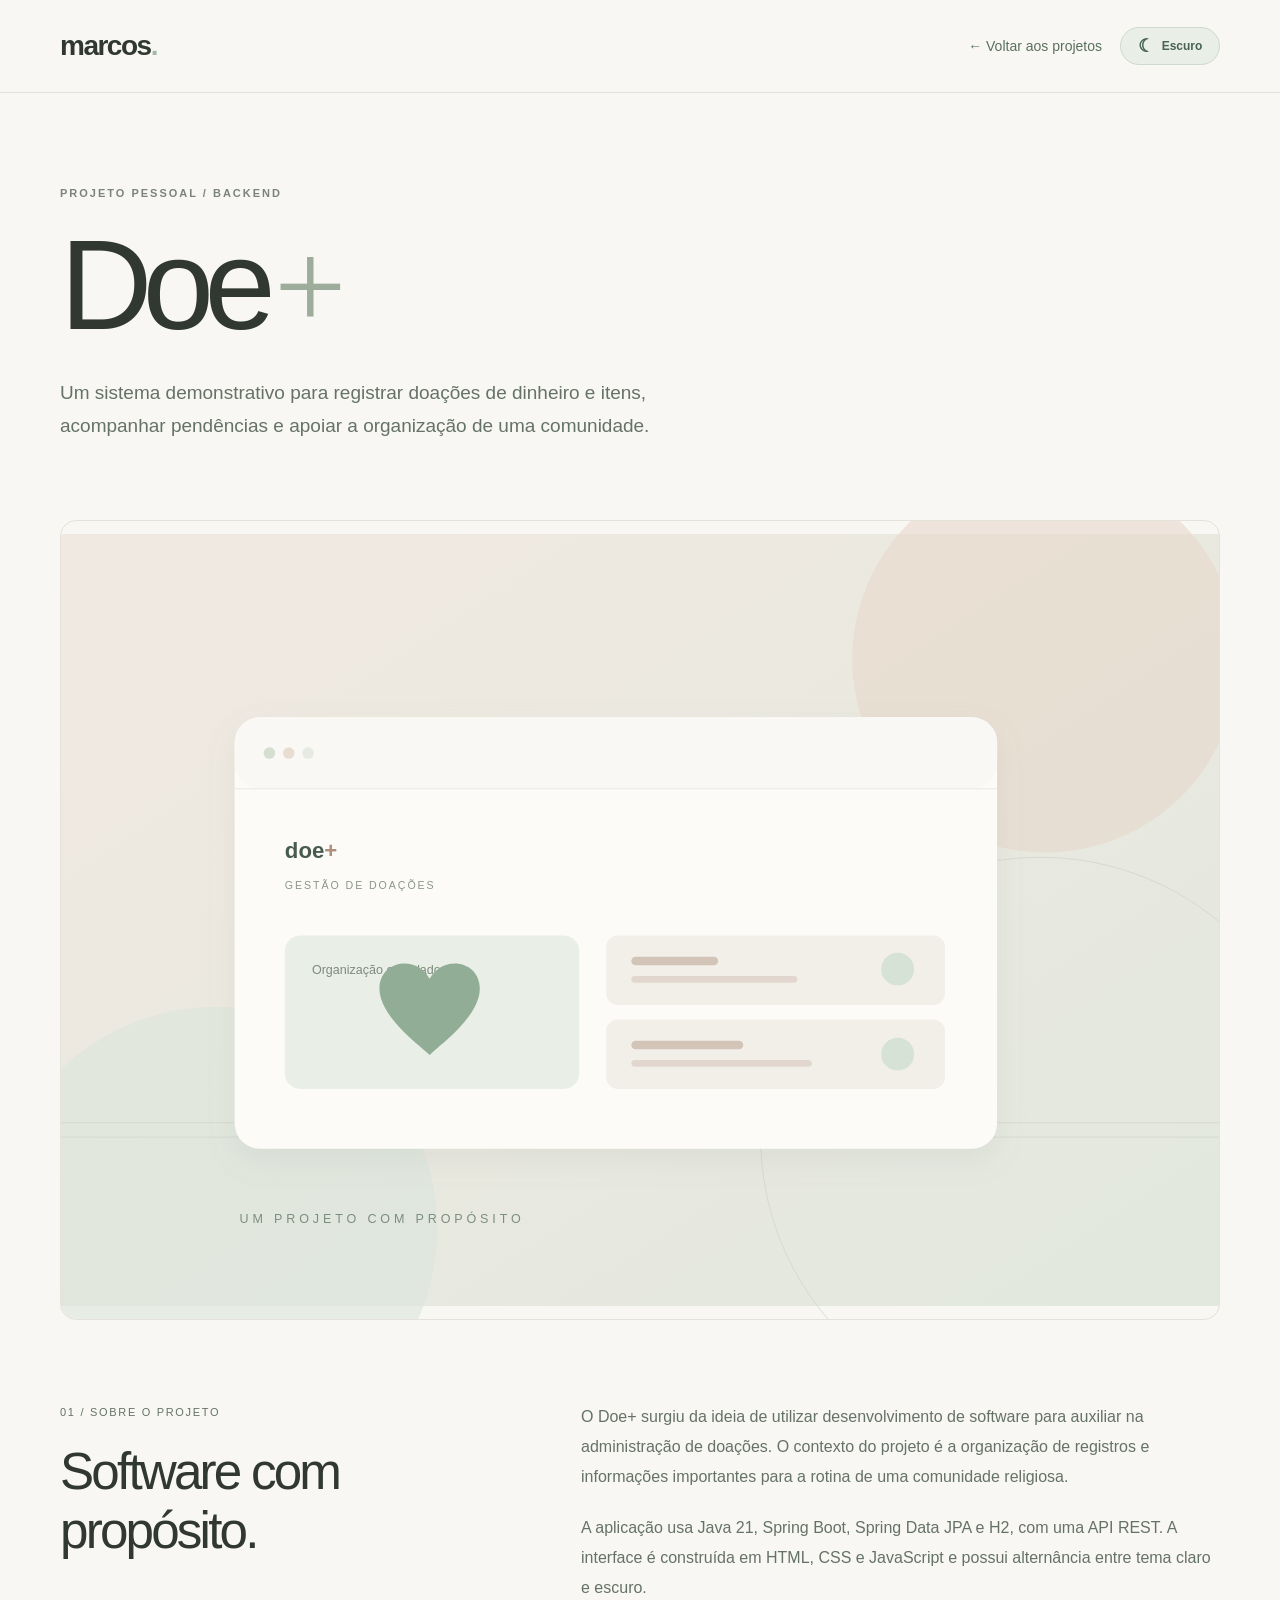
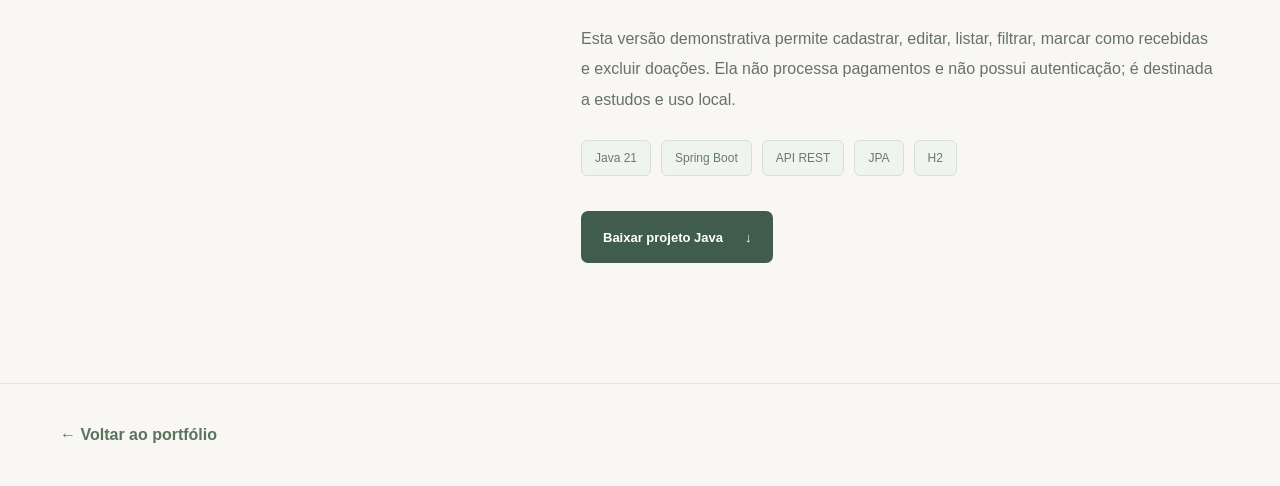
==== projetos/doe-mais.html @ 58b36d83 "Add files via upload" ====
<!doctype html>
<html lang="pt-BR"><head><meta charset="UTF-8"><meta name="viewport" content="width=device-width, initial-scale=1"><meta name="theme-color" content="#f8f7f3"><meta name="description" content="Doe+ — projeto de gestão de doações com Java e Spring Boot. Portfólio de Marcos Santos."><title>Doe+ — Marcos Santos</title><link rel="icon" type="image/svg+xml" href="../assets/favicon.svg"><script>try { document.documentElement.dataset.theme = localStorage.getItem('portfolio-theme') === 'dark' ? 'dark' : 'light'; } catch { document.documentElement.dataset.theme = 'light'; }</script><link rel="stylesheet" href="../styles.css">
<style>
.detail-header { padding: 27px 0; border-bottom: 1px solid #e0e4dc; }
.detail-nav { display:flex; justify-content:space-between; align-items:center; }
.detail-back { font-size:14px; color:#5a705e; }
.detail-hero { padding-block:94px 58px; }
.detail-hero h1 { font-size:clamp(66px,10vw,130px); letter-spacing:-.075em; font-weight:500; line-height:1; margin:20px 0 26px; }
.detail-hero h1 em { color:#9eac9b; }
.detail-intro { max-width:690px; color:#657268; font-size:19px; line-height:1.75; }
.detail-cover { width:100%; border-radius:16px; display:block; border:1px solid #e4e2da; }
.detail-content { padding-block:82px 120px; display:grid; grid-template-columns: .8fr 1.2fr; gap:95px; }
.detail-content h2 { font-size:clamp(34px,4vw,53px); font-weight:500; letter-spacing:-.055em; margin:10px 0 22px; }
.detail-content p { color:#657268; line-height:1.9; margin:0 0 20px; }
.detail-kicker { font-size:11px; letter-spacing:1.7px; color:#8b9a8d; }
.detail-tech { display:flex; flex-wrap:wrap; gap:10px; margin:25px 0 35px; }
.detail-tech span { background:#f0f4ef; border:1px solid #d8e0d6; color:#667c6a; font-size:12px; padding:10px 13px; border-radius:6px; }
.detail-foot { padding:42px 0; border-top:1px solid #e0e4dc; }
.detail-foot a { font-weight:600; color:#59735f; }
@media(max-width:760px) { .detail-hero { padding-block:65px 35px; } .detail-content { grid-template-columns:1fr; gap:12px; padding-block:65px; } .detail-intro { font-size:16px; } }
</style></head>
<body>
<header class="detail-header"><div class="container detail-nav"><a class="wordmark" href="../index.html#inicio">marcos<span>.</span></a><div class="detail-back-wrap"><a class="detail-back" href="../index.html#pessoais">← Voltar aos projetos</a><button type="button" class="theme-toggle" id="themeToggle" aria-label="Ativar tema escuro" aria-pressed="false"><span id="themeGlyph" aria-hidden="true">☾</span><span id="themeText">Escuro</span></button></div></div></header>
<main>
<section class="container detail-hero"><p class="section-index">PROJETO PESSOAL / BACKEND</p><h1>Doe<em>+</em></h1><p class="detail-intro">Um sistema demonstrativo para registrar doações de dinheiro e itens, acompanhar pendências e apoiar a organização de uma comunidade.</p></section>
<section class="container"><img class="detail-cover" src="../assets/doeplus-cover.svg" alt="Ilustração conceitual do projeto Doe+, com cartões de organização e um coração" width="1200" height="800"></section>
<section class="container detail-content"><div><p class="detail-kicker">01 / SOBRE O PROJETO</p><h2>Software com<br>propósito.</h2></div><div><p>O Doe+ surgiu da ideia de utilizar desenvolvimento de software para auxiliar na administração de doações. O contexto do projeto é a organização de registros e informações importantes para a rotina de uma comunidade religiosa.</p><p>A aplicação usa Java 21, Spring Boot, Spring Data JPA e H2, com uma API REST. A interface é construída em HTML, CSS e JavaScript e possui alternância entre tema claro e escuro.</p><p>Esta versão demonstrativa permite cadastrar, editar, listar, filtrar, marcar como recebidas e excluir doações. Ela não processa pagamentos e não possui autenticação; é destinada a estudos e uso local.</p><div class="detail-tech"><span>Java 21</span><span>Spring Boot</span><span>API REST</span><span>JPA</span><span>H2</span></div><a class="button button-primary" href="../downloads/doeplus-java.zip" download>Baixar projeto Java <span aria-hidden="true">↓</span></a></div></section>
</main><footer class="detail-foot"><div class="container"><a href="../index.html#pessoais">← Voltar ao portfólio</a></div></footer>
<script src="../theme.js" defer></script></body></html>
---- styles.css ----
:root {
  --paper: #f8f7f3;
  --paper-dark: #f1f1eb;
  --ink: #303831;
  --ink-soft: #556058;
  --muted: #7b847c;
  --line: #dddfd7;
  --sage: #dfe9df;
  --sage-deep: #486354;
  --rose: #eee4df;
  --sand: #f0ece4;
  --sky: #e5eae9;
  --radius: 18px;
  --container: 1160px;
}
*, *::before, *::after { box-sizing: border-box; }
html { scroll-behavior: smooth; scroll-padding-top: 96px; }
body { margin: 0; color: var(--ink); background: var(--paper); font-family: "Segoe UI", "Inter", Arial, sans-serif; font-size: 16px; -webkit-font-smoothing: antialiased; }
a { color: inherit; text-decoration: none; }
button { font: inherit; }
img { display: block; max-width: 100%; }
::selection { background: #d5e4d4; color: #25382a; }
:focus-visible { outline: 3px solid #759281; outline-offset: 4px; }
.container { width: min(calc(100% - 96px), var(--container)); margin-inline: auto; }
.skip-link { position: absolute; z-index: 100; top: -80px; left: 16px; padding: 12px 20px; background: var(--ink); color: white; border-radius: 12px; }
.skip-link:focus { top: 12px; }
.site-header { position: sticky; z-index: 20; top: 0; border-bottom: 1px solid rgba(65,77,66,.10); background: rgba(248,247,243,.91); backdrop-filter: blur(14px); -webkit-backdrop-filter: blur(14px); }
.header-content { height: 82px; display: flex; align-items: center; justify-content: space-between; gap: 24px; }
.wordmark { font-size: 28px; letter-spacing: -1.5px; font-weight: 710; }
.wordmark span, .footer-brand span { color: #a3b8a6; }
.main-nav { display: flex; align-items: center; gap: 36px; }
.main-nav a, .header-social { font-size: 13px; font-weight: 600; color: #5b655c; transition: color .2s ease; }
.main-nav a:hover, .header-social:hover { color: #222b24; }
.header-social { border: 1px solid #cfd5cc; padding: 10px 17px; border-radius: 30px; white-space: nowrap; }
.header-social span { margin-left: 8px; }
.hero { min-height: 762px; display: grid; grid-template-columns: minmax(0,1.18fr) minmax(300px,.77fr); grid-template-rows: 1fr auto; align-items: center; column-gap: clamp(64px,9vw,130px); padding-top: 74px; padding-bottom: 49px; }
.hero-main { padding-bottom: 28px; }
.eyebrow, .section-index, .profile-caption, .meta-label, .meta-number, .empty-number { font-size: 11px; letter-spacing: 2px; font-weight: 700; color: var(--muted); }
.eyebrow { display: flex; align-items: center; gap: 12px; margin: 0 0 73px; white-space: nowrap; }
.soft-dot { width: 8px; height: 8px; border-radius: 50%; background: #a9bcae; }
.eyebrow-line { display: block; width: 26px; height: 1px; background: #b7c0b5; }
.hello { margin: 0 0 17px; color: #69746a; font-size: 18px; }
h1,h2,h3,p { overflow-wrap: break-word; }
h1 { font-size: clamp(76px, 8.2vw, 128px); line-height: .98; letter-spacing: -.083em; font-weight: 540; margin: 0 0 35px; }
h1 em, .about-section h2 em, .contact-section h2 em { font-family: Georgia, 'Times New Roman', serif; font-weight: 400; letter-spacing: -.065em; }
.hero-period { color: #a6bba9; }
.hero-description { max-width: 475px; margin: 0; color: var(--ink-soft); font-size: 17px; line-height: 1.8; }
.hero-actions, .project-links, .contact-actions { display: flex; flex-wrap: wrap; align-items: center; gap: 30px; margin-top: 33px; }
.button { display: inline-flex; align-items: center; justify-content: center; gap: 22px; min-height: 52px; padding: 13px 22px; border-radius: 7px; font-size: 13px; font-weight: 650; transition: background .2s ease, transform .2s ease; }
.button:hover { transform: translateY(-2px); }
.button-primary { background: #405c4c; color: #fff; }
.button-primary:hover { background: #304738; }
.text-link { color: #4f5e53; font-size: 13px; font-weight: 650; border-bottom: 1px solid #acbaae; padding-bottom: 5px; transition: color .2s ease; }
.text-link:hover { color: #1f3626; }
.profile-panel { align-self: center; padding: 27px 32px 0; margin-top: 10px; border-radius: 15px; background: linear-gradient(155deg, #e7ede5, #e9ece6 56%, #f0ece6); box-shadow: 0 15px 40px rgba(41,55,43,.025); border: 1px solid #e0e5df; }
.profile-top { display: flex; align-items: center; justify-content: space-between; gap: 12px; margin-bottom: 55px; }
.profile-icon { font-family: Georgia,serif; font-style: italic; display: grid; place-items: center; width: 49px; height: 49px; border: 1px solid #c4d0c2; border-radius: 50%; font-size: 26px; color: #536858; }
.status { display: inline-flex; align-items: center; gap: 8px; background: rgba(255,255,255,.48); border: 1px solid #d7e0d5; padding: 8px 10px; border-radius: 40px; font-size: 11px; font-weight: 600; color: #54705d; white-space: nowrap; }
.status-dot { width: 7px; height: 7px; border-radius: 50%; background: #7ca187; }
.profile-caption { margin: 0 0 14px; font-size: 10px; }
.profile-facts { margin: 0; }
.profile-facts div { padding: 17px 0; border-bottom: 1px solid rgba(92,109,94,.16); }
.profile-facts dt { color: #748377; font-size: 12px; margin-bottom: 5px; }
.profile-facts dd { margin: 0; font-size: 14px; line-height: 1.45; color: #334637; font-weight: 600; }
.profile-bottom { margin: 0 -32px; padding: 20px 32px; color: #748777; display: flex; justify-content: space-between; align-items: center; font-size: 11px; letter-spacing: .25px; }
.profile-bottom span:last-child { font-size: 23px; font-weight: 400; }
.scroll-hint { grid-column: 1 / -1; align-self: end; font-size: 12px; font-weight: 550; letter-spacing: .2px; color: #78847c; display: inline-flex; width: max-content; align-items: center; gap: 12px; }
.scroll-hint span { font-size: 20px; }
.soft-divider { height: 1px; width: min(calc(100% - 96px), var(--container)); margin: auto; background: var(--line); }
.section-pad { padding-block: 126px 132px; }
.projects-section { background: #f8f7f3; }
.section-heading { display: flex; align-items: end; justify-content: space-between; gap: 40px; margin-bottom: 53px; }
.section-index { margin: 0 0 22px; }
.section-heading h2 { font-size: clamp(53px, 6.4vw, 90px); font-weight: 500; letter-spacing: -.065em; line-height: 1; margin: 0; }
.muted-period { color: #a8bba8; }
.section-heading>p { color: #69736c; max-width: 355px; line-height: 1.8; font-size: 14px; margin: 0 0 6px; }
.project-tabs { display: flex; align-items: stretch; gap: 10px; border-bottom: 1px solid #daddd5; margin-bottom: 32px; overflow-x: auto; scrollbar-width: thin; }
.project-tab { position: relative; border: none; background: transparent; color: #899188; padding: 16px 18px 20px; font-size: 14px; white-space: nowrap; font-weight: 600; cursor: pointer; transition: color .2s ease; }
.project-tab:first-child { padding-left: 0; }
.project-tab:hover { color: #4d5e51; }
.project-tab[aria-selected="true"] { color: #354c3c; }
.project-tab[aria-selected="true"]::after { position: absolute; content: ''; height: 2px; background: #597860; left: 0; right: 0; bottom: -1px; }
.tab-count { font-size: 10px; margin-left: 8px; color: #a6b0a6; }
.tab-panel[hidden] { display: none !important; }
.tab-panel:focus { outline-offset: -2px; }
.project-feature { border: 1px solid #e2e3dd; border-radius: 13px; overflow: hidden; display: grid; grid-template-columns: 49% 51%; background: #fdfcf9; box-shadow: 0 8px 30px rgba(50,60,53,.025); }
.project-art { min-width: 0; background: #e4eae5; display: flex; position: relative; }
.project-art::before { position: absolute; content: "SW4N / 2026"; z-index: 1; top: 30px; left: 30px; font-size: 10px; font-weight: 700; letter-spacing: 2px; color: #526b59; }
.project-art::after { position: absolute; content: "EARTH · MOON · MARS"; z-index: 1; bottom: 28px; left: 30px; font-size: 10px; letter-spacing: 1.7px; color: #627e6c; }
.project-art img { width: 100%; height: 100%; min-height: 540px; object-fit: cover; }
.project-copy { padding: 34px clamp(28px,4vw,60px) 32px; }
.project-meta { display: flex; align-items: start; justify-content: space-between; gap: 15px; }
.meta-label,.meta-number { font-size: 10px; letter-spacing: 1.35px; }
.project-kicker { font-size: 12px; color: #7b8d7f; margin: 52px 0 13px; }
.project-copy h3 { margin: 0 0 20px; font-weight: 500; font-size: clamp(39px,4vw,58px); line-height: 1.07; letter-spacing: -.065em; }
.project-dash { color: #9cae9d; }
.project-description, .project-role { color: #667067; line-height: 1.8; font-size: 14px; margin: 0 0 20px; }
.project-role strong { color: #394e3e; }
.tech-list { display: flex; flex-wrap: wrap; gap: 8px; margin: 29px 0 0; }
.tech-list span, .skill-row span { border: 1px solid #d8e0d6; background: #f0f4ef; color: #63776a; font-size: 11px; font-weight: 600; padding: 8px 11px; border-radius: 6px; }
.project-links { gap: 24px; margin-top: 35px; }
.project-links .button { min-height: 46px; }
.project-details { border-top: 1px solid #e6e8e1; margin-top: 30px; padding-top: 19px; }
.project-details summary { cursor: pointer; display: flex; align-items: center; justify-content: space-between; list-style: none; font-size: 13px; font-weight: 600; color: #5c6c60; }
.project-details summary::-webkit-details-marker { display: none; }
.project-details summary span { font-size: 21px; line-height: .8; font-weight: 400; }
.project-details[open] summary span { transform: rotate(45deg); }
.project-details p { margin: 15px 0 0; color: #6b776d; font-size: 13px; line-height: 1.8; }
.small-note { margin: 18px 3px 0; color: #879088; font-size: 11px; display: flex; gap: 8px; align-items: baseline; }
.small-note>span { color: #8ba38d; }
.empty-project { min-height: 480px; padding: 34px 45px 55px; border: 1px solid #e0e3dc; border-radius: 13px; background: linear-gradient(125deg,#f0f3ee,#f6f2ed); position: relative; display: flex; align-items: center; justify-content: center; flex-direction: column; text-align: center; }
.empty-number { align-self: flex-start; position: absolute; top: 35px; left: 40px; font-size: 10px; }
.empty-graphic { display: flex; gap: 10px; margin-bottom: 38px; transform: rotate(-12deg); }
.empty-graphic span { display: block; width: 52px; height: 70px; background: #dbe6dc; border: 1px solid #c5d3c7; border-radius: 12px; }
.empty-graphic span:nth-child(2) { background: #eee6dd; transform: translateY(-15px); }
.empty-graphic span:nth-child(3) { background: #e4e9ea; transform: translateY(8px); }
.graphic-academic { transform: rotate(12deg); }
.empty-project h3 { font-size: 32px; font-weight: 500; letter-spacing: -.05em; margin: 0 0 14px; }
.empty-project p { max-width: 400px; font-size: 14px; color: #69736c; line-height: 1.8; margin: 0; }
.empty-status { padding: 9px 15px; border: 1px solid #d1d9cf; border-radius: 100px; font-size: 11px; color: #7c8e7c; margin-top: 28px; }
.about-section { background: #eff1eb; }
.about-grid { display: grid; grid-template-columns: 1fr 1fr; gap: 110px; align-items: start; }
.about-section h2 { font-size: clamp(46px,5.6vw,77px); letter-spacing: -.067em; line-height: 1.1; font-weight: 500; margin: 0; }
.about-text { padding-top: 60px; }
.about-text p { font-size: 16px; color: #657267; line-height: 1.95; margin: 0 0 19px; }
.about-text strong { color: #354b3a; font-weight: 600; }
.skill-row { display: flex; flex-wrap: wrap; gap: 8px; margin-top: 28px; }
.skill-row span { background: #e6ede4; }
.contact-section { background: #f7f4ef; text-align: center; }
.contact-content { display: flex; flex-direction: column; align-items: center; }
.contact-section h2 { margin: 0 0 18px; font-size: clamp(46px,6.8vw,91px); letter-spacing: -.065em; line-height: 1.13; font-weight: 500; }
.contact-section .section-index { margin-bottom: 35px; }
.contact-section p:not(.section-index) { max-width: 470px; color: #6b756d; line-height: 1.8; margin: 0; font-size: 15px; }
.contact-actions { margin-top: 35px; justify-content: center; }
.site-footer { border-top: 1px solid #e2e5dd; background: #f8f7f3; }
.footer-inner { min-height: 112px; display: flex; align-items: center; gap: 30px; color: #848d83; font-size: 11px; }
.footer-brand { color: #354637; font-size: 21px; letter-spacing: -.8px; font-weight: 700; margin-right: 25px; }
.footer-inner a { margin-left: auto; color: #59745e; font-weight: 650; white-space: nowrap; }
.copyright { white-space: nowrap; }
@media(max-width:1050px) { .hero { grid-template-columns: 1.05fr .95fr; column-gap: 42px; min-height: 690px; } .hero h1 { font-size: clamp(75px,9vw,104px); } .profile-panel { padding-inline: 24px; } .profile-bottom { margin-inline: -24px; padding-inline: 24px; } .project-feature { grid-template-columns: 45% 55%; } .project-art img { min-height: 590px; } .about-grid { gap: 50px; } }
@media(max-width:760px) { .container { width: min(calc(100% - 40px),var(--container)); } .header-content { height: 70px; } .main-nav { gap: 16px; } .main-nav a { font-size: 12px; } .header-social { display: none; } .hero { min-height: 0; display: flex; flex-direction: column; align-items: stretch; padding-top: 83px; padding-bottom: 37px; } .hero-main { padding-bottom: 0; } .eyebrow { margin-bottom: 57px; } h1 { font-size: clamp(75px,12vw,108px); } .hero-description { font-size: 16px; } .profile-panel { margin: 65px 0 45px; max-width: 540px; width: 100%; align-self: center; } .profile-top { margin-bottom: 28px; } .scroll-hint { margin-top: 3px; } .soft-divider { width: calc(100% - 40px); } .section-pad { padding-block: 90px; } .section-heading { display: block; margin-bottom: 33px; } .section-heading>p { margin-top: 23px; } .project-feature { grid-template-columns: 1fr; } .project-art img { min-height: 0; aspect-ratio: 1.55; height: auto; } .project-copy { padding: 31px 27px 28px; } .project-kicker { margin-top: 30px; } .project-copy h3 { font-size: clamp(40px,7vw,58px); } .about-grid { grid-template-columns: 1fr; gap: 10px; } .about-text { padding-top: 17px; } .contact-section h2 { font-size: clamp(46px,9vw,75px); } .footer-inner { flex-wrap: wrap; padding-block: 27px; gap: 12px 20px; } .footer-brand { margin-right: 6px; } .footer-inner a { margin-left: auto; } .copyright { width: 100%; } }
@media(max-width:480px) { .wordmark { font-size: 24px; } .main-nav { gap: 11px; } .main-nav a { font-size: 11px; } .main-nav a:first-child { display: none; } h1 { font-size: clamp(68px,17vw,90px); } .hello { font-size: 16px; } .eyebrow { font-size: 10px; letter-spacing: 1.3px; } .hero-actions { gap: 20px; } .project-tabs { gap: 0; overflow-x: visible; } .project-tab { flex: 1; min-width: 0; font-size: 11px; line-height: 1.4; white-space: normal; text-align: left; padding: 12px 8px 15px; } .project-tab:first-child { padding-left: 0; } .tab-count { display: none; } .project-copy { padding: 25px 20px 25px; } .meta-label { font-size: 9px; } .project-links { gap: 18px; } .small-note { font-size: 10px; line-height: 1.6; } .empty-project { padding: 36px 22px; min-height: 420px; } .empty-project h3 { font-size: 27px; } .empty-number { top: 25px; left: 22px; } .footer-inner>span:nth-child(2) { display: none; } }
@media(prefers-reduced-motion:reduce) { html { scroll-behavior: auto; } *, *::before, *::after { transition-duration: 0.01ms !important; animation-duration: 0.01ms !important; } }


/* Doe+: variação discreta do cartão de projetos pessoais. */
.project-feature--doe .project-art { background: #eee7de; }
.project-feature--doe .project-art::before { content: "DOE+ / COMUNIDADE"; color: #816f63; }
.project-feature--doe .project-art::after { content: "TECNOLOGIA · PROPÓSITO"; color: #907d71; }
.project-feature--doe .project-dash { color: #b7a498; }
.project-feature--doe .project-subtitle { font-size: .67em; letter-spacing: -.04em; }
.project-feature--doe .tech-list span { background: #f7f0ea; border-color: #e8ded4; color: #786b61; }
.project-feature--doe .project-links { align-items: center; }

/* Alternância clara e escura do portfólio. */
.theme-toggle { display:inline-flex; align-items:center; justify-content:center; gap:8px; font-size:12px; font-weight:650; background:#e9eee7; color:#486352; border:1px solid #cfd9ce; border-radius:40px; min-width:100px; padding:11px 12px; cursor:pointer; }
.theme-toggle:hover { border-color:#879f8c; }
.theme-toggle span:first-child { font-size:18px; line-height:.6; }
.detail-back-wrap { display:flex; align-items:center; gap:18px; }
:root[data-theme="dark"] { color-scheme:dark; --paper:#1b241f; --paper-dark:#222e26; --ink:#e4ede4; --ink-soft:#b8c7bc; --muted:#a5b5a8; --line:#425248; --sage:#2b4232; --sage-deep:#b8d2be; --rose:#3f3430; --sand:#39352f; --sky:#303f3e; }
:root[data-theme="dark"] body { background:var(--paper);color:var(--ink); }
:root[data-theme="dark"] .site-header { background:rgba(27,36,31,.95); border-color:#425248; }
:root[data-theme="dark"] .main-nav a, :root[data-theme="dark"] .header-social { color:#b8cabc; }
:root[data-theme="dark"] .main-nav a:hover, :root[data-theme="dark"] .header-social:hover {color:#f1f7f1;}
:root[data-theme="dark"] .header-social, :root[data-theme="dark"] .theme-toggle { border-color:#4e6654; background:#304234; color:#d9e5d8; }
:root[data-theme="dark"] .hello, :root[data-theme="dark"] .hero-description, :root[data-theme="dark"] .section-heading>p, :root[data-theme="dark"] .empty-project p, :root[data-theme="dark"] .about-text p, :root[data-theme="dark"] .contact-section p:not(.section-index) { color:#bdcabe; }
:root[data-theme="dark"] .text-link, :root[data-theme="dark"] .footer-inner a { color:#bbd7c2; border-color:#7f9a86; }
:root[data-theme="dark"] .text-link:hover {color:#edf9ed;}
:root[data-theme="dark"] .button-primary {background:#96b59b; color:#15241a;}
:root[data-theme="dark"] .button-primary:hover {background:#bad5bf;}
:root[data-theme="dark"] .profile-panel { background:linear-gradient(160deg,#2b4333,#303c32 55%,#3d3831); border-color:#4a5e4e; }
:root[data-theme="dark"] .profile-icon { border-color:#66856c;color:#c0d4c2; }
:root[data-theme="dark"] .status { background:#34493a; color:#c8e2cd; border-color:#526854; }
:root[data-theme="dark"] .profile-facts dt, :root[data-theme="dark"] .profile-bottom { color:#b5c8b8; }
:root[data-theme="dark"] .profile-facts dd { color:#e4eee5; }
:root[data-theme="dark"] .profile-facts div { border-color:#526455; }
:root[data-theme="dark"] .scroll-hint {color:#b5c6b7;}
:root[data-theme="dark"] .projects-section, :root[data-theme="dark"] .site-footer {background:#1b241f;}
:root[data-theme="dark"] .project-tabs {border-color:#48564c;}
:root[data-theme="dark"] .project-tab {color:#acbcad;}
:root[data-theme="dark"] .project-tab[aria-selected="true"] {color:#d7ebda;}
:root[data-theme="dark"] .project-tab[aria-selected="true"]::after {background:#a0c6a8;}
:root[data-theme="dark"] .project-feature {background:#27352b; border-color:#435547; box-shadow:none;}
:root[data-theme="dark"] .project-art {background:#304337;}
:root[data-theme="dark"] .project-copy .project-kicker, :root[data-theme="dark"] .project-description, :root[data-theme="dark"] .project-role, :root[data-theme="dark"] .project-details p, :root[data-theme="dark"] .project-details summary {color:#becfc0;}
:root[data-theme="dark"] .project-role strong {color:#edf7ec;}
:root[data-theme="dark"] .tech-list span, :root[data-theme="dark"] .skill-row span, :root[data-theme="dark"] .project-feature--doe .tech-list span {background:#344a39; color:#d6e6d6; border-color:#4c6750;}
:root[data-theme="dark"] .project-details {border-color:#4a604d;}
:root[data-theme="dark"] .empty-project {background:linear-gradient(125deg,#293c2f,#38362e); border-color:#465c4a;}
:root[data-theme="dark"] .empty-graphic span {background:#3b5840;border-color:#67836a;}
:root[data-theme="dark"] .empty-graphic span:nth-child(2) {background:#5b4a3c;}
:root[data-theme="dark"] .empty-graphic span:nth-child(3) {background:#3c5154;}
:root[data-theme="dark"] .empty-status {border-color:#647d66;color:#d1e1d1;}
:root[data-theme="dark"] .about-section {background:#243328;}
:root[data-theme="dark"] .about-text strong {color:#e9f5e8;}
:root[data-theme="dark"] .contact-section {background:#292b26;}
:root[data-theme="dark"] .site-footer {border-color:#485b4a;}
:root[data-theme="dark"] .footer-inner, :root[data-theme="dark"] .footer-brand {color:#c2d0c3;}
:root[data-theme="dark"] .detail-header, :root[data-theme="dark"] .detail-foot {border-color:#425248;}
:root[data-theme="dark"] .detail-back, :root[data-theme="dark"] .detail-foot a {color:#c2d5c5;}
:root[data-theme="dark"] .detail-intro, :root[data-theme="dark"] .detail-content p {color:#bdcabe;}
:root[data-theme="dark"] .detail-tech span {background:#344a39;border-color:#4c6750;color:#d6e6d6;}
:root[data-theme="dark"] .detail-cover {border-color:#445649;}
@media(max-width:760px) { .theme-toggle { min-width:0; padding:8px 10px; } .theme-toggle span:last-child {display:none;} .detail-back-wrap {gap:12px;} }
@media(max-width:480px) { .theme-toggle {padding-inline:9px;} .header-content {gap:10px;} .main-nav {gap:9px;} }
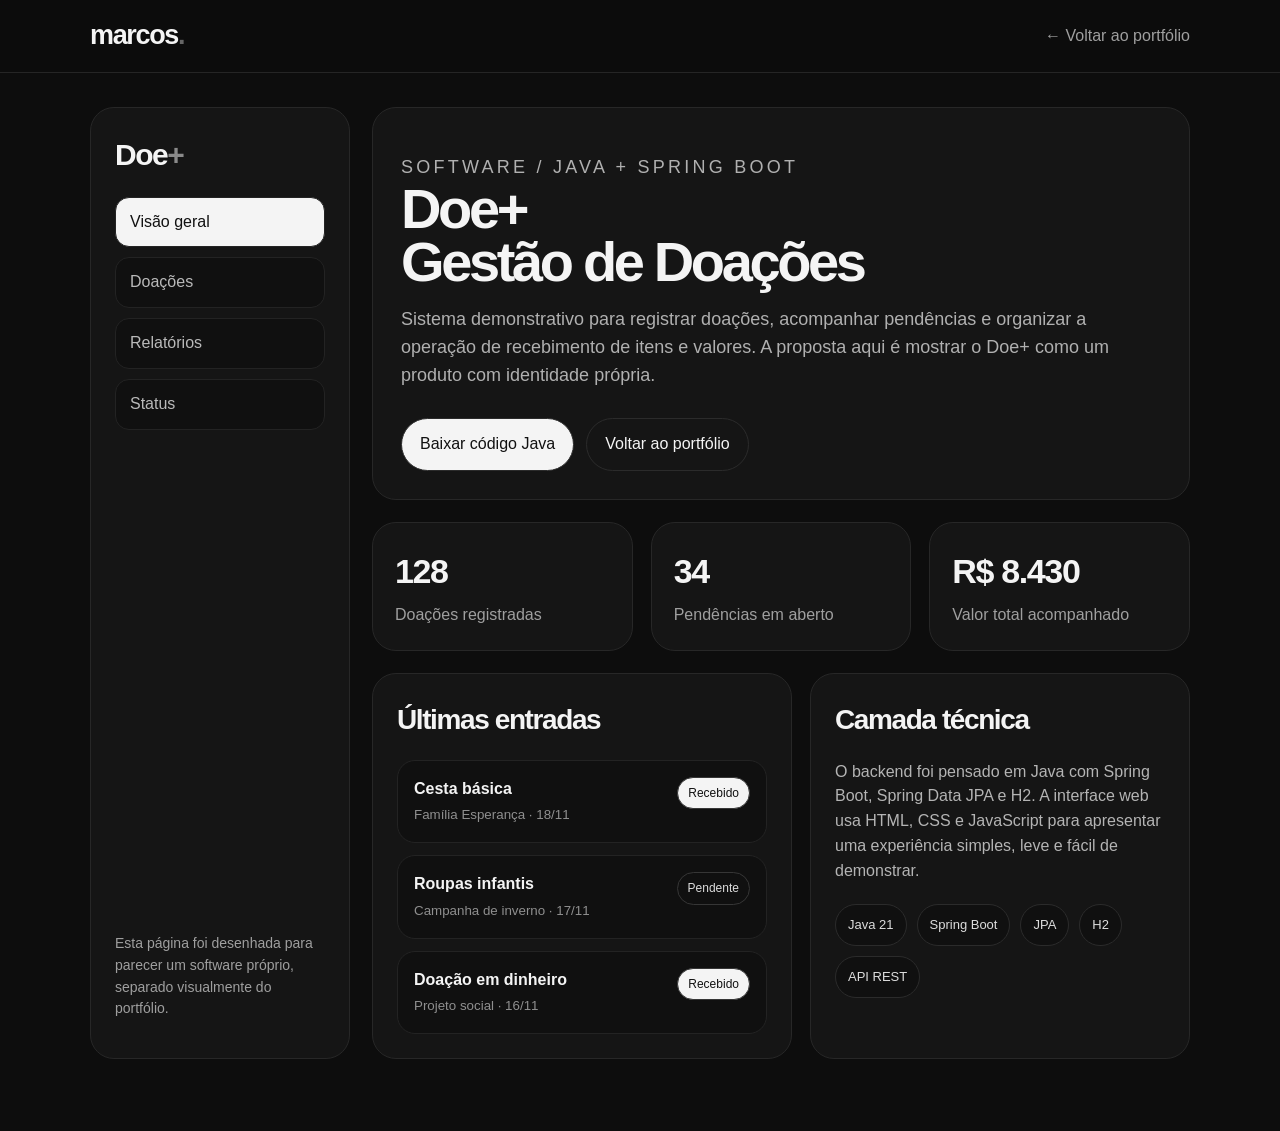
==== commit 65effa0b: "Add files via upload" ====
--- a/projetos/doe-mais.html
+++ b/projetos/doe-mais.html
@@ -1,29 +1,70 @@
 <!doctype html>
-<html lang="pt-BR"><head><meta charset="UTF-8"><meta name="viewport" content="width=device-width, initial-scale=1"><meta name="theme-color" content="#f8f7f3"><meta name="description" content="Doe+ — projeto de gestão de doações com Java e Spring Boot. Portfólio de Marcos Santos."><title>Doe+ — Marcos Santos</title><link rel="icon" type="image/svg+xml" href="../assets/favicon.svg"><script>try { document.documentElement.dataset.theme = localStorage.getItem('portfolio-theme') === 'dark' ? 'dark' : 'light'; } catch { document.documentElement.dataset.theme = 'light'; }</script><link rel="stylesheet" href="../styles.css">
-<style>
-.detail-header { padding: 27px 0; border-bottom: 1px solid #e0e4dc; }
-.detail-nav { display:flex; justify-content:space-between; align-items:center; }
-.detail-back { font-size:14px; color:#5a705e; }
-.detail-hero { padding-block:94px 58px; }
-.detail-hero h1 { font-size:clamp(66px,10vw,130px); letter-spacing:-.075em; font-weight:500; line-height:1; margin:20px 0 26px; }
-.detail-hero h1 em { color:#9eac9b; }
-.detail-intro { max-width:690px; color:#657268; font-size:19px; line-height:1.75; }
-.detail-cover { width:100%; border-radius:16px; display:block; border:1px solid #e4e2da; }
-.detail-content { padding-block:82px 120px; display:grid; grid-template-columns: .8fr 1.2fr; gap:95px; }
-.detail-content h2 { font-size:clamp(34px,4vw,53px); font-weight:500; letter-spacing:-.055em; margin:10px 0 22px; }
-.detail-content p { color:#657268; line-height:1.9; margin:0 0 20px; }
-.detail-kicker { font-size:11px; letter-spacing:1.7px; color:#8b9a8d; }
-.detail-tech { display:flex; flex-wrap:wrap; gap:10px; margin:25px 0 35px; }
-.detail-tech span { background:#f0f4ef; border:1px solid #d8e0d6; color:#667c6a; font-size:12px; padding:10px 13px; border-radius:6px; }
-.detail-foot { padding:42px 0; border-top:1px solid #e0e4dc; }
-.detail-foot a { font-weight:600; color:#59735f; }
-@media(max-width:760px) { .detail-hero { padding-block:65px 35px; } .detail-content { grid-template-columns:1fr; gap:12px; padding-block:65px; } .detail-intro { font-size:16px; } }
-</style></head>
-<body>
-<header class="detail-header"><div class="container detail-nav"><a class="wordmark" href="../index.html#inicio">marcos<span>.</span></a><div class="detail-back-wrap"><a class="detail-back" href="../index.html#pessoais">← Voltar aos projetos</a><button type="button" class="theme-toggle" id="themeToggle" aria-label="Ativar tema escuro" aria-pressed="false"><span id="themeGlyph" aria-hidden="true">☾</span><span id="themeText">Escuro</span></button></div></div></header>
-<main>
-<section class="container detail-hero"><p class="section-index">PROJETO PESSOAL / BACKEND</p><h1>Doe<em>+</em></h1><p class="detail-intro">Um sistema demonstrativo para registrar doações de dinheiro e itens, acompanhar pendências e apoiar a organização de uma comunidade.</p></section>
-<section class="container"><img class="detail-cover" src="../assets/doeplus-cover.svg" alt="Ilustração conceitual do projeto Doe+, com cartões de organização e um coração" width="1200" height="800"></section>
-<section class="container detail-content"><div><p class="detail-kicker">01 / SOBRE O PROJETO</p><h2>Software com<br>propósito.</h2></div><div><p>O Doe+ surgiu da ideia de utilizar desenvolvimento de software para auxiliar na administração de doações. O contexto do projeto é a organização de registros e informações importantes para a rotina de uma comunidade religiosa.</p><p>A aplicação usa Java 21, Spring Boot, Spring Data JPA e H2, com uma API REST. A interface é construída em HTML, CSS e JavaScript e possui alternância entre tema claro e escuro.</p><p>Esta versão demonstrativa permite cadastrar, editar, listar, filtrar, marcar como recebidas e excluir doações. Ela não processa pagamentos e não possui autenticação; é destinada a estudos e uso local.</p><div class="detail-tech"><span>Java 21</span><span>Spring Boot</span><span>API REST</span><span>JPA</span><span>H2</span></div><a class="button button-primary" href="../downloads/doeplus-java.zip" download>Baixar projeto Java <span aria-hidden="true">↓</span></a></div></section>
-</main><footer class="detail-foot"><div class="container"><a href="../index.html#pessoais">← Voltar ao portfólio</a></div></footer>
-<script src="../theme.js" defer></script></body></html>+<html lang="pt-BR">
+<head>
+  <meta charset="UTF-8">
+  <meta name="viewport" content="width=device-width, initial-scale=1">
+  <meta name="theme-color" content="#0d0d0d">
+  <meta name="description" content="Doe+ — software de gestão de doações em Java com Spring Boot.">
+  <link rel="icon" type="image/svg+xml" href="../assets/favicon.svg">
+  <link rel="stylesheet" href="../styles.css">
+  <title>Doe+ — Gestão de Doações</title>
+</head>
+<body class="software-body">
+  <header class="site-header">
+    <div class="container header-row">
+      <a class="brand" href="../index.html#inicio">marcos<span>.</span></a>
+      <a class="back-link" href="../index.html#projetos">← Voltar ao portfólio</a>
+    </div>
+  </header>
+
+  <main class="software-shell">
+    <div class="container software-grid">
+      <aside class="software-sidebar">
+        <div class="software-logo">Doe<span>+</span></div>
+        <div class="software-nav">
+          <span class="is-current">Visão geral</span>
+          <span>Doações</span>
+          <span>Relatórios</span>
+          <span>Status</span>
+        </div>
+        <p class="software-aside-note">Esta página foi desenhada para parecer um software próprio, separado visualmente do portfólio.</p>
+      </aside>
+
+      <section class="software-main">
+        <article class="software-main-card">
+          <p class="section-kicker">SOFTWARE / JAVA + SPRING BOOT</p>
+          <h1>Doe+<br>Gestão de Doações</h1>
+          <p>Sistema demonstrativo para registrar doações, acompanhar pendências e organizar a operação de recebimento de itens e valores. A proposta aqui é mostrar o Doe+ como um produto com identidade própria.</p>
+          <div class="software-cta">
+            <a class="soft-btn" href="../downloads/doeplus-java.zip" download>Baixar código Java</a>
+            <a class="soft-btn alt" href="../index.html#projetos">Voltar ao portfólio</a>
+          </div>
+        </article>
+
+        <div class="software-metrics">
+          <article class="software-metric"><strong>128</strong><span>Doações registradas</span></article>
+          <article class="software-metric"><strong>34</strong><span>Pendências em aberto</span></article>
+          <article class="software-metric"><strong>R$ 8.430</strong><span>Valor total acompanhado</span></article>
+        </div>
+
+        <div class="software-duo">
+          <article class="software-list-card">
+            <h2>Últimas entradas</h2>
+            <div class="software-list">
+              <div class="software-list-item"><div><strong>Cesta básica</strong><small>Família Esperança · 18/11</small></div><span class="status-chip recebido">Recebido</span></div>
+              <div class="software-list-item"><div><strong>Roupas infantis</strong><small>Campanha de inverno · 17/11</small></div><span class="status-chip">Pendente</span></div>
+              <div class="software-list-item"><div><strong>Doação em dinheiro</strong><small>Projeto social · 16/11</small></div><span class="status-chip recebido">Recebido</span></div>
+            </div>
+          </article>
+
+          <article class="software-highlight">
+            <h2>Camada técnica</h2>
+            <p>O backend foi pensado em Java com Spring Boot, Spring Data JPA e H2. A interface web usa HTML, CSS e JavaScript para apresentar uma experiência simples, leve e fácil de demonstrar.</p>
+            <div class="tech-grid"><span>Java 21</span><span>Spring Boot</span><span>JPA</span><span>H2</span><span>API REST</span></div>
+          </article>
+        </div>
+      </section>
+    </div>
+  </main>
+</body>
+</html>
--- a/styles.css
+++ b/styles.css
@@ -1,205 +1,3 @@
-:root {
-  --paper: #f8f7f3;
-  --paper-dark: #f1f1eb;
-  --ink: #303831;
-  --ink-soft: #556058;
-  --muted: #7b847c;
-  --line: #dddfd7;
-  --sage: #dfe9df;
-  --sage-deep: #486354;
-  --rose: #eee4df;
-  --sand: #f0ece4;
-  --sky: #e5eae9;
-  --radius: 18px;
-  --container: 1160px;
-}
-*, *::before, *::after { box-sizing: border-box; }
-html { scroll-behavior: smooth; scroll-padding-top: 96px; }
-body { margin: 0; color: var(--ink); background: var(--paper); font-family: "Segoe UI", "Inter", Arial, sans-serif; font-size: 16px; -webkit-font-smoothing: antialiased; }
-a { color: inherit; text-decoration: none; }
-button { font: inherit; }
-img { display: block; max-width: 100%; }
-::selection { background: #d5e4d4; color: #25382a; }
-:focus-visible { outline: 3px solid #759281; outline-offset: 4px; }
-.container { width: min(calc(100% - 96px), var(--container)); margin-inline: auto; }
-.skip-link { position: absolute; z-index: 100; top: -80px; left: 16px; padding: 12px 20px; background: var(--ink); color: white; border-radius: 12px; }
-.skip-link:focus { top: 12px; }
-.site-header { position: sticky; z-index: 20; top: 0; border-bottom: 1px solid rgba(65,77,66,.10); background: rgba(248,247,243,.91); backdrop-filter: blur(14px); -webkit-backdrop-filter: blur(14px); }
-.header-content { height: 82px; display: flex; align-items: center; justify-content: space-between; gap: 24px; }
-.wordmark { font-size: 28px; letter-spacing: -1.5px; font-weight: 710; }
-.wordmark span, .footer-brand span { color: #a3b8a6; }
-.main-nav { display: flex; align-items: center; gap: 36px; }
-.main-nav a, .header-social { font-size: 13px; font-weight: 600; color: #5b655c; transition: color .2s ease; }
-.main-nav a:hover, .header-social:hover { color: #222b24; }
-.header-social { border: 1px solid #cfd5cc; padding: 10px 17px; border-radius: 30px; white-space: nowrap; }
-.header-social span { margin-left: 8px; }
-.hero { min-height: 762px; display: grid; grid-template-columns: minmax(0,1.18fr) minmax(300px,.77fr); grid-template-rows: 1fr auto; align-items: center; column-gap: clamp(64px,9vw,130px); padding-top: 74px; padding-bottom: 49px; }
-.hero-main { padding-bottom: 28px; }
-.eyebrow, .section-index, .profile-caption, .meta-label, .meta-number, .empty-number { font-size: 11px; letter-spacing: 2px; font-weight: 700; color: var(--muted); }
-.eyebrow { display: flex; align-items: center; gap: 12px; margin: 0 0 73px; white-space: nowrap; }
-.soft-dot { width: 8px; height: 8px; border-radius: 50%; background: #a9bcae; }
-.eyebrow-line { display: block; width: 26px; height: 1px; background: #b7c0b5; }
-.hello { margin: 0 0 17px; color: #69746a; font-size: 18px; }
-h1,h2,h3,p { overflow-wrap: break-word; }
-h1 { font-size: clamp(76px, 8.2vw, 128px); line-height: .98; letter-spacing: -.083em; font-weight: 540; margin: 0 0 35px; }
-h1 em, .about-section h2 em, .contact-section h2 em { font-family: Georgia, 'Times New Roman', serif; font-weight: 400; letter-spacing: -.065em; }
-.hero-period { color: #a6bba9; }
-.hero-description { max-width: 475px; margin: 0; color: var(--ink-soft); font-size: 17px; line-height: 1.8; }
-.hero-actions, .project-links, .contact-actions { display: flex; flex-wrap: wrap; align-items: center; gap: 30px; margin-top: 33px; }
-.button { display: inline-flex; align-items: center; justify-content: center; gap: 22px; min-height: 52px; padding: 13px 22px; border-radius: 7px; font-size: 13px; font-weight: 650; transition: background .2s ease, transform .2s ease; }
-.button:hover { transform: translateY(-2px); }
-.button-primary { background: #405c4c; color: #fff; }
-.button-primary:hover { background: #304738; }
-.text-link { color: #4f5e53; font-size: 13px; font-weight: 650; border-bottom: 1px solid #acbaae; padding-bottom: 5px; transition: color .2s ease; }
-.text-link:hover { color: #1f3626; }
-.profile-panel { align-self: center; padding: 27px 32px 0; margin-top: 10px; border-radius: 15px; background: linear-gradient(155deg, #e7ede5, #e9ece6 56%, #f0ece6); box-shadow: 0 15px 40px rgba(41,55,43,.025); border: 1px solid #e0e5df; }
-.profile-top { display: flex; align-items: center; justify-content: space-between; gap: 12px; margin-bottom: 55px; }
-.profile-icon { font-family: Georgia,serif; font-style: italic; display: grid; place-items: center; width: 49px; height: 49px; border: 1px solid #c4d0c2; border-radius: 50%; font-size: 26px; color: #536858; }
-.status { display: inline-flex; align-items: center; gap: 8px; background: rgba(255,255,255,.48); border: 1px solid #d7e0d5; padding: 8px 10px; border-radius: 40px; font-size: 11px; font-weight: 600; color: #54705d; white-space: nowrap; }
-.status-dot { width: 7px; height: 7px; border-radius: 50%; background: #7ca187; }
-.profile-caption { margin: 0 0 14px; font-size: 10px; }
-.profile-facts { margin: 0; }
-.profile-facts div { padding: 17px 0; border-bottom: 1px solid rgba(92,109,94,.16); }
-.profile-facts dt { color: #748377; font-size: 12px; margin-bottom: 5px; }
-.profile-facts dd { margin: 0; font-size: 14px; line-height: 1.45; color: #334637; font-weight: 600; }
-.profile-bottom { margin: 0 -32px; padding: 20px 32px; color: #748777; display: flex; justify-content: space-between; align-items: center; font-size: 11px; letter-spacing: .25px; }
-.profile-bottom span:last-child { font-size: 23px; font-weight: 400; }
-.scroll-hint { grid-column: 1 / -1; align-self: end; font-size: 12px; font-weight: 550; letter-spacing: .2px; color: #78847c; display: inline-flex; width: max-content; align-items: center; gap: 12px; }
-.scroll-hint span { font-size: 20px; }
-.soft-divider { height: 1px; width: min(calc(100% - 96px), var(--container)); margin: auto; background: var(--line); }
-.section-pad { padding-block: 126px 132px; }
-.projects-section { background: #f8f7f3; }
-.section-heading { display: flex; align-items: end; justify-content: space-between; gap: 40px; margin-bottom: 53px; }
-.section-index { margin: 0 0 22px; }
-.section-heading h2 { font-size: clamp(53px, 6.4vw, 90px); font-weight: 500; letter-spacing: -.065em; line-height: 1; margin: 0; }
-.muted-period { color: #a8bba8; }
-.section-heading>p { color: #69736c; max-width: 355px; line-height: 1.8; font-size: 14px; margin: 0 0 6px; }
-.project-tabs { display: flex; align-items: stretch; gap: 10px; border-bottom: 1px solid #daddd5; margin-bottom: 32px; overflow-x: auto; scrollbar-width: thin; }
-.project-tab { position: relative; border: none; background: transparent; color: #899188; padding: 16px 18px 20px; font-size: 14px; white-space: nowrap; font-weight: 600; cursor: pointer; transition: color .2s ease; }
-.project-tab:first-child { padding-left: 0; }
-.project-tab:hover { color: #4d5e51; }
-.project-tab[aria-selected="true"] { color: #354c3c; }
-.project-tab[aria-selected="true"]::after { position: absolute; content: ''; height: 2px; background: #597860; left: 0; right: 0; bottom: -1px; }
-.tab-count { font-size: 10px; margin-left: 8px; color: #a6b0a6; }
-.tab-panel[hidden] { display: none !important; }
-.tab-panel:focus { outline-offset: -2px; }
-.project-feature { border: 1px solid #e2e3dd; border-radius: 13px; overflow: hidden; display: grid; grid-template-columns: 49% 51%; background: #fdfcf9; box-shadow: 0 8px 30px rgba(50,60,53,.025); }
-.project-art { min-width: 0; background: #e4eae5; display: flex; position: relative; }
-.project-art::before { position: absolute; content: "SW4N / 2026"; z-index: 1; top: 30px; left: 30px; font-size: 10px; font-weight: 700; letter-spacing: 2px; color: #526b59; }
-.project-art::after { position: absolute; content: "EARTH · MOON · MARS"; z-index: 1; bottom: 28px; left: 30px; font-size: 10px; letter-spacing: 1.7px; color: #627e6c; }
-.project-art img { width: 100%; height: 100%; min-height: 540px; object-fit: cover; }
-.project-copy { padding: 34px clamp(28px,4vw,60px) 32px; }
-.project-meta { display: flex; align-items: start; justify-content: space-between; gap: 15px; }
-.meta-label,.meta-number { font-size: 10px; letter-spacing: 1.35px; }
-.project-kicker { font-size: 12px; color: #7b8d7f; margin: 52px 0 13px; }
-.project-copy h3 { margin: 0 0 20px; font-weight: 500; font-size: clamp(39px,4vw,58px); line-height: 1.07; letter-spacing: -.065em; }
-.project-dash { color: #9cae9d; }
-.project-description, .project-role { color: #667067; line-height: 1.8; font-size: 14px; margin: 0 0 20px; }
-.project-role strong { color: #394e3e; }
-.tech-list { display: flex; flex-wrap: wrap; gap: 8px; margin: 29px 0 0; }
-.tech-list span, .skill-row span { border: 1px solid #d8e0d6; background: #f0f4ef; color: #63776a; font-size: 11px; font-weight: 600; padding: 8px 11px; border-radius: 6px; }
-.project-links { gap: 24px; margin-top: 35px; }
-.project-links .button { min-height: 46px; }
-.project-details { border-top: 1px solid #e6e8e1; margin-top: 30px; padding-top: 19px; }
-.project-details summary { cursor: pointer; display: flex; align-items: center; justify-content: space-between; list-style: none; font-size: 13px; font-weight: 600; color: #5c6c60; }
-.project-details summary::-webkit-details-marker { display: none; }
-.project-details summary span { font-size: 21px; line-height: .8; font-weight: 400; }
-.project-details[open] summary span { transform: rotate(45deg); }
-.project-details p { margin: 15px 0 0; color: #6b776d; font-size: 13px; line-height: 1.8; }
-.small-note { margin: 18px 3px 0; color: #879088; font-size: 11px; display: flex; gap: 8px; align-items: baseline; }
-.small-note>span { color: #8ba38d; }
-.empty-project { min-height: 480px; padding: 34px 45px 55px; border: 1px solid #e0e3dc; border-radius: 13px; background: linear-gradient(125deg,#f0f3ee,#f6f2ed); position: relative; display: flex; align-items: center; justify-content: center; flex-direction: column; text-align: center; }
-.empty-number { align-self: flex-start; position: absolute; top: 35px; left: 40px; font-size: 10px; }
-.empty-graphic { display: flex; gap: 10px; margin-bottom: 38px; transform: rotate(-12deg); }
-.empty-graphic span { display: block; width: 52px; height: 70px; background: #dbe6dc; border: 1px solid #c5d3c7; border-radius: 12px; }
-.empty-graphic span:nth-child(2) { background: #eee6dd; transform: translateY(-15px); }
-.empty-graphic span:nth-child(3) { background: #e4e9ea; transform: translateY(8px); }
-.graphic-academic { transform: rotate(12deg); }
-.empty-project h3 { font-size: 32px; font-weight: 500; letter-spacing: -.05em; margin: 0 0 14px; }
-.empty-project p { max-width: 400px; font-size: 14px; color: #69736c; line-height: 1.8; margin: 0; }
-.empty-status { padding: 9px 15px; border: 1px solid #d1d9cf; border-radius: 100px; font-size: 11px; color: #7c8e7c; margin-top: 28px; }
-.about-section { background: #eff1eb; }
-.about-grid { display: grid; grid-template-columns: 1fr 1fr; gap: 110px; align-items: start; }
-.about-section h2 { font-size: clamp(46px,5.6vw,77px); letter-spacing: -.067em; line-height: 1.1; font-weight: 500; margin: 0; }
-.about-text { padding-top: 60px; }
-.about-text p { font-size: 16px; color: #657267; line-height: 1.95; margin: 0 0 19px; }
-.about-text strong { color: #354b3a; font-weight: 600; }
-.skill-row { display: flex; flex-wrap: wrap; gap: 8px; margin-top: 28px; }
-.skill-row span { background: #e6ede4; }
-.contact-section { background: #f7f4ef; text-align: center; }
-.contact-content { display: flex; flex-direction: column; align-items: center; }
-.contact-section h2 { margin: 0 0 18px; font-size: clamp(46px,6.8vw,91px); letter-spacing: -.065em; line-height: 1.13; font-weight: 500; }
-.contact-section .section-index { margin-bottom: 35px; }
-.contact-section p:not(.section-index) { max-width: 470px; color: #6b756d; line-height: 1.8; margin: 0; font-size: 15px; }
-.contact-actions { margin-top: 35px; justify-content: center; }
-.site-footer { border-top: 1px solid #e2e5dd; background: #f8f7f3; }
-.footer-inner { min-height: 112px; display: flex; align-items: center; gap: 30px; color: #848d83; font-size: 11px; }
-.footer-brand { color: #354637; font-size: 21px; letter-spacing: -.8px; font-weight: 700; margin-right: 25px; }
-.footer-inner a { margin-left: auto; color: #59745e; font-weight: 650; white-space: nowrap; }
-.copyright { white-space: nowrap; }
-@media(max-width:1050px) { .hero { grid-template-columns: 1.05fr .95fr; column-gap: 42px; min-height: 690px; } .hero h1 { font-size: clamp(75px,9vw,104px); } .profile-panel { padding-inline: 24px; } .profile-bottom { margin-inline: -24px; padding-inline: 24px; } .project-feature { grid-template-columns: 45% 55%; } .project-art img { min-height: 590px; } .about-grid { gap: 50px; } }
-@media(max-width:760px) { .container { width: min(calc(100% - 40px),var(--container)); } .header-content { height: 70px; } .main-nav { gap: 16px; } .main-nav a { font-size: 12px; } .header-social { display: none; } .hero { min-height: 0; display: flex; flex-direction: column; align-items: stretch; padding-top: 83px; padding-bottom: 37px; } .hero-main { padding-bottom: 0; } .eyebrow { margin-bottom: 57px; } h1 { font-size: clamp(75px,12vw,108px); } .hero-description { font-size: 16px; } .profile-panel { margin: 65px 0 45px; max-width: 540px; width: 100%; align-self: center; } .profile-top { margin-bottom: 28px; } .scroll-hint { margin-top: 3px; } .soft-divider { width: calc(100% - 40px); } .section-pad { padding-block: 90px; } .section-heading { display: block; margin-bottom: 33px; } .section-heading>p { margin-top: 23px; } .project-feature { grid-template-columns: 1fr; } .project-art img { min-height: 0; aspect-ratio: 1.55; height: auto; } .project-copy { padding: 31px 27px 28px; } .project-kicker { margin-top: 30px; } .project-copy h3 { font-size: clamp(40px,7vw,58px); } .about-grid { grid-template-columns: 1fr; gap: 10px; } .about-text { padding-top: 17px; } .contact-section h2 { font-size: clamp(46px,9vw,75px); } .footer-inner { flex-wrap: wrap; padding-block: 27px; gap: 12px 20px; } .footer-brand { margin-right: 6px; } .footer-inner a { margin-left: auto; } .copyright { width: 100%; } }
-@media(max-width:480px) { .wordmark { font-size: 24px; } .main-nav { gap: 11px; } .main-nav a { font-size: 11px; } .main-nav a:first-child { display: none; } h1 { font-size: clamp(68px,17vw,90px); } .hello { font-size: 16px; } .eyebrow { font-size: 10px; letter-spacing: 1.3px; } .hero-actions { gap: 20px; } .project-tabs { gap: 0; overflow-x: visible; } .project-tab { flex: 1; min-width: 0; font-size: 11px; line-height: 1.4; white-space: normal; text-align: left; padding: 12px 8px 15px; } .project-tab:first-child { padding-left: 0; } .tab-count { display: none; } .project-copy { padding: 25px 20px 25px; } .meta-label { font-size: 9px; } .project-links { gap: 18px; } .small-note { font-size: 10px; line-height: 1.6; } .empty-project { padding: 36px 22px; min-height: 420px; } .empty-project h3 { font-size: 27px; } .empty-number { top: 25px; left: 22px; } .footer-inner>span:nth-child(2) { display: none; } }
-@media(prefers-reduced-motion:reduce) { html { scroll-behavior: auto; } *, *::before, *::after { transition-duration: 0.01ms !important; animation-duration: 0.01ms !important; } }
-
-
-/* Doe+: variação discreta do cartão de projetos pessoais. */
-.project-feature--doe .project-art { background: #eee7de; }
-.project-feature--doe .project-art::before { content: "DOE+ / COMUNIDADE"; color: #816f63; }
-.project-feature--doe .project-art::after { content: "TECNOLOGIA · PROPÓSITO"; color: #907d71; }
-.project-feature--doe .project-dash { color: #b7a498; }
-.project-feature--doe .project-subtitle { font-size: .67em; letter-spacing: -.04em; }
-.project-feature--doe .tech-list span { background: #f7f0ea; border-color: #e8ded4; color: #786b61; }
-.project-feature--doe .project-links { align-items: center; }
-
-/* Alternância clara e escura do portfólio. */
-.theme-toggle { display:inline-flex; align-items:center; justify-content:center; gap:8px; font-size:12px; font-weight:650; background:#e9eee7; color:#486352; border:1px solid #cfd9ce; border-radius:40px; min-width:100px; padding:11px 12px; cursor:pointer; }
-.theme-toggle:hover { border-color:#879f8c; }
-.theme-toggle span:first-child { font-size:18px; line-height:.6; }
-.detail-back-wrap { display:flex; align-items:center; gap:18px; }
-:root[data-theme="dark"] { color-scheme:dark; --paper:#1b241f; --paper-dark:#222e26; --ink:#e4ede4; --ink-soft:#b8c7bc; --muted:#a5b5a8; --line:#425248; --sage:#2b4232; --sage-deep:#b8d2be; --rose:#3f3430; --sand:#39352f; --sky:#303f3e; }
-:root[data-theme="dark"] body { background:var(--paper);color:var(--ink); }
-:root[data-theme="dark"] .site-header { background:rgba(27,36,31,.95); border-color:#425248; }
-:root[data-theme="dark"] .main-nav a, :root[data-theme="dark"] .header-social { color:#b8cabc; }
-:root[data-theme="dark"] .main-nav a:hover, :root[data-theme="dark"] .header-social:hover {color:#f1f7f1;}
-:root[data-theme="dark"] .header-social, :root[data-theme="dark"] .theme-toggle { border-color:#4e6654; background:#304234; color:#d9e5d8; }
-:root[data-theme="dark"] .hello, :root[data-theme="dark"] .hero-description, :root[data-theme="dark"] .section-heading>p, :root[data-theme="dark"] .empty-project p, :root[data-theme="dark"] .about-text p, :root[data-theme="dark"] .contact-section p:not(.section-index) { color:#bdcabe; }
-:root[data-theme="dark"] .text-link, :root[data-theme="dark"] .footer-inner a { color:#bbd7c2; border-color:#7f9a86; }
-:root[data-theme="dark"] .text-link:hover {color:#edf9ed;}
-:root[data-theme="dark"] .button-primary {background:#96b59b; color:#15241a;}
-:root[data-theme="dark"] .button-primary:hover {background:#bad5bf;}
-:root[data-theme="dark"] .profile-panel { background:linear-gradient(160deg,#2b4333,#303c32 55%,#3d3831); border-color:#4a5e4e; }
-:root[data-theme="dark"] .profile-icon { border-color:#66856c;color:#c0d4c2; }
-:root[data-theme="dark"] .status { background:#34493a; color:#c8e2cd; border-color:#526854; }
-:root[data-theme="dark"] .profile-facts dt, :root[data-theme="dark"] .profile-bottom { color:#b5c8b8; }
-:root[data-theme="dark"] .profile-facts dd { color:#e4eee5; }
-:root[data-theme="dark"] .profile-facts div { border-color:#526455; }
-:root[data-theme="dark"] .scroll-hint {color:#b5c6b7;}
-:root[data-theme="dark"] .projects-section, :root[data-theme="dark"] .site-footer {background:#1b241f;}
-:root[data-theme="dark"] .project-tabs {border-color:#48564c;}
-:root[data-theme="dark"] .project-tab {color:#acbcad;}
-:root[data-theme="dark"] .project-tab[aria-selected="true"] {color:#d7ebda;}
-:root[data-theme="dark"] .project-tab[aria-selected="true"]::after {background:#a0c6a8;}
-:root[data-theme="dark"] .project-feature {background:#27352b; border-color:#435547; box-shadow:none;}
-:root[data-theme="dark"] .project-art {background:#304337;}
-:root[data-theme="dark"] .project-copy .project-kicker, :root[data-theme="dark"] .project-description, :root[data-theme="dark"] .project-role, :root[data-theme="dark"] .project-details p, :root[data-theme="dark"] .project-details summary {color:#becfc0;}
-:root[data-theme="dark"] .project-role strong {color:#edf7ec;}
-:root[data-theme="dark"] .tech-list span, :root[data-theme="dark"] .skill-row span, :root[data-theme="dark"] .project-feature--doe .tech-list span {background:#344a39; color:#d6e6d6; border-color:#4c6750;}
-:root[data-theme="dark"] .project-details {border-color:#4a604d;}
-:root[data-theme="dark"] .empty-project {background:linear-gradient(125deg,#293c2f,#38362e); border-color:#465c4a;}
-:root[data-theme="dark"] .empty-graphic span {background:#3b5840;border-color:#67836a;}
-:root[data-theme="dark"] .empty-graphic span:nth-child(2) {background:#5b4a3c;}
-:root[data-theme="dark"] .empty-graphic span:nth-child(3) {background:#3c5154;}
-:root[data-theme="dark"] .empty-status {border-color:#647d66;color:#d1e1d1;}
-:root[data-theme="dark"] .about-section {background:#243328;}
-:root[data-theme="dark"] .about-text strong {color:#e9f5e8;}
-:root[data-theme="dark"] .contact-section {background:#292b26;}
-:root[data-theme="dark"] .site-footer {border-color:#485b4a;}
-:root[data-theme="dark"] .footer-inner, :root[data-theme="dark"] .footer-brand {color:#c2d0c3;}
-:root[data-theme="dark"] .detail-header, :root[data-theme="dark"] .detail-foot {border-color:#425248;}
-:root[data-theme="dark"] .detail-back, :root[data-theme="dark"] .detail-foot a {color:#c2d5c5;}
-:root[data-theme="dark"] .detail-intro, :root[data-theme="dark"] .detail-content p {color:#bdcabe;}
-:root[data-theme="dark"] .detail-tech span {background:#344a39;border-color:#4c6750;color:#d6e6d6;}
-:root[data-theme="dark"] .detail-cover {border-color:#445649;}
-@media(max-width:760px) { .theme-toggle { min-width:0; padding:8px 10px; } .theme-toggle span:last-child {display:none;} .detail-back-wrap {gap:12px;} }
-@media(max-width:480px) { .theme-toggle {padding-inline:9px;} .header-content {gap:10px;} .main-nav {gap:9px;} }
+*{box-sizing:border-box}html{scroll-behavior:smooth}body{margin:0;font-family:Inter,Arial,Helvetica,sans-serif;background:var(--bg);color:var(--text);line-height:1.55}img{max-width:100%;display:block}a{text-decoration:none;color:inherit}button{font:inherit} :root{--bg:#ffffff;--surface:#f7f7f7;--surface-2:#fafafa;--text:#111111;--muted:#666666;--line:#e6e6e6;--strong:#000000;--invert:#ffffff} :root[data-theme="dark"]{--bg:#0d0d0d;--surface:#151515;--surface-2:#111111;--text:#f4f4f4;--muted:#b2b2b2;--line:#2b2b2b;--strong:#ffffff;--invert:#111111} .container{width:min(1100px,calc(100% - 40px));margin:0 auto}.skip-link{position:absolute;left:-9999px}.site-header{position:sticky;top:0;z-index:20;background:color-mix(in srgb,var(--bg) 88%, transparent);backdrop-filter:blur(14px);border-bottom:1px solid var(--line)}.header-row{display:flex;align-items:center;justify-content:space-between;gap:16px;min-height:72px}.brand{font-size:27px;font-weight:800;letter-spacing:-.05em}.brand span{color:var(--muted)}.nav{display:flex;gap:26px}.nav a{font-size:14px;color:var(--muted)}.nav a:hover{color:var(--text)}.header-actions{display:flex;align-items:center;gap:10px}.theme-toggle{display:inline-flex;align-items:center;gap:8px;padding:10px 14px;border:1px solid var(--line);background:var(--surface-2);color:var(--text);border-radius:999px;cursor:pointer}.hero{padding:110px 0 72px}.hero-kicker,.section-kicker{margin:0 0 18px;font-size:12px;letter-spacing:.18em;text-transform:uppercase;color:var(--muted)}.hero h1{margin:0;font-size:clamp(58px,12vw,118px);line-height:.95;letter-spacing:-.08em}.hero h1 span{color:var(--muted)}.hero-text{max-width:620px;margin:22px 0 0;font-size:20px;color:var(--muted)}.hero-actions{display:flex;gap:14px;flex-wrap:wrap;margin:34px 0 0}.button{display:inline-flex;align-items:center;justify-content:center;padding:14px 20px;border-radius:999px;border:1px solid var(--line);transition:.2s ease}.button-solid{background:var(--strong);color:var(--invert);border-color:var(--strong)}.button-solid:hover{opacity:.92}.button-ghost{background:transparent;color:var(--text)}.button-link{padding:0;border:none;border-radius:0;color:var(--muted)}.button-link:hover{color:var(--text)}.hero-meta{display:flex;gap:14px;flex-wrap:wrap;margin-top:42px;color:var(--muted);font-size:14px}.hero-meta span{padding:10px 14px;border:1px solid var(--line);border-radius:999px;background:var(--surface-2)}.section{padding:72px 0;border-top:1px solid var(--line)}.compact-grid{display:grid;grid-template-columns:.9fr 1.1fr;gap:36px;align-items:start}.compact-grid h2,.section-head h2,.contact-block h2{margin:0;font-size:clamp(36px,5vw,58px);line-height:1;letter-spacing:-.06em}.about-copy p,.section-note{margin:0 0 16px;color:var(--muted);font-size:18px}.section-head{display:flex;justify-content:space-between;gap:24px;align-items:end;margin-bottom:30px}.tabs{display:flex;gap:8px;flex-wrap:wrap;margin-bottom:22px}.tab{padding:12px 18px;border:1px solid var(--line);background:transparent;color:var(--muted);border-radius:999px;cursor:pointer}.tab.is-active,.tab[aria-selected="true"]{background:var(--text);color:var(--bg);border-color:var(--text)}.tab-panels{min-height:360px}.panel[hidden]{display:none}.project-card{display:grid;grid-template-columns:1.05fr .95fr;gap:28px;padding:24px;border:1px solid var(--line);border-radius:28px;background:var(--surface-2)}.project-card--doe{background:linear-gradient(180deg,var(--surface-2),var(--surface))}.project-visual img{width:100%;border-radius:20px;border:1px solid var(--line)}.project-label{margin:0 0 14px;font-size:12px;letter-spacing:.18em;text-transform:uppercase;color:var(--muted)}.project-body h3{margin:0;font-size:clamp(30px,4vw,48px);line-height:1.04;letter-spacing:-.05em}.project-summary{margin:18px 0 0;color:var(--muted);font-size:18px}.project-tags{display:flex;gap:10px;flex-wrap:wrap;margin-top:22px}.project-tags span{padding:10px 12px;border-radius:999px;border:1px solid var(--line);background:var(--bg);font-size:13px}.project-actions{display:flex;gap:16px;flex-wrap:wrap;align-items:center;margin-top:26px}.placeholder-card{padding:40px;border:1px dashed var(--line);border-radius:28px;background:var(--surface-2)}.placeholder-card h3{font-size:38px;letter-spacing:-.05em;margin:0 0 16px}.placeholder-card p{max-width:630px;color:var(--muted);font-size:18px}.contact-block{display:grid;grid-template-columns:.85fr 1.15fr;gap:36px;align-items:end}.contact-links{display:flex;gap:14px;flex-wrap:wrap}.contact-links a{padding:14px 18px;border-radius:999px;border:1px solid var(--line);background:var(--surface-2)}.site-footer{border-top:1px solid var(--line);padding:24px 0 42px}.footer-row{display:flex;justify-content:space-between;gap:20px;flex-wrap:wrap;color:var(--muted);font-size:14px}
+/* Doe+ software page */
+.software-body{background:#0d0d0d;color:#f4f4f4}.software-body .site-header{background:#0d0d0de3;border-color:#252525}.software-shell{padding:34px 0 72px}.software-grid{display:grid;grid-template-columns:260px 1fr;gap:22px}.software-sidebar,.software-main-card,.software-metric,.software-list-card,.software-highlight{background:#151515;border:1px solid #272727;border-radius:24px}.software-sidebar{padding:24px;display:flex;flex-direction:column;gap:18px}.software-logo{font-size:30px;font-weight:800;letter-spacing:-.05em}.software-logo span{color:#8a8a8a}.software-nav{display:grid;gap:10px}.software-nav span{padding:12px 14px;border-radius:14px;color:#bababa;background:#101010;border:1px solid #232323}.software-nav .is-current{background:#f4f4f4;color:#111}.software-aside-note{margin-top:auto;color:#9f9f9f;font-size:14px}.software-main{display:grid;gap:22px}.software-main-card{padding:28px}.software-main-card h1{margin:0;font-size:56px;line-height:.95;letter-spacing:-.06em}.software-main-card p{margin:18px 0 0;color:#b0b0b0;font-size:18px;max-width:740px}.software-cta{display:flex;gap:12px;flex-wrap:wrap;margin-top:28px}.soft-btn{display:inline-flex;align-items:center;justify-content:center;padding:13px 18px;border-radius:999px;border:1px solid #2b2b2b;background:#f4f4f4;color:#111}.soft-btn.alt{background:transparent;color:#f4f4f4}.software-metrics{display:grid;grid-template-columns:repeat(3,1fr);gap:18px}.software-metric{padding:22px}.software-metric strong{display:block;font-size:34px;letter-spacing:-.04em}.software-metric span{display:block;margin-top:6px;color:#9f9f9f}.software-duo{display:grid;grid-template-columns:1.05fr .95fr;gap:18px}.software-list-card,.software-highlight{padding:24px}.software-list-card h2,.software-highlight h2{margin:0 0 18px;font-size:28px;letter-spacing:-.05em}.software-list{display:grid;gap:12px}.software-list-item{display:flex;justify-content:space-between;gap:12px;padding:16px;border-radius:18px;background:#101010;border:1px solid #232323}.software-list-item small{display:block;color:#8f8f8f;margin-top:4px}.status-chip{padding:6px 10px;border-radius:999px;font-size:12px;border:1px solid #363636;color:#dcdcdc;align-self:start}.status-chip.recebido{background:#f4f4f4;color:#111}.software-highlight p{color:#b4b4b4}.tech-grid{display:flex;gap:10px;flex-wrap:wrap;margin-top:20px}.tech-grid span{padding:10px 12px;background:#101010;border:1px solid #2b2b2b;border-radius:999px;color:#ddd;font-size:13px}.back-link{display:inline-flex;align-items:center;gap:8px;color:#9f9f9f}.back-link:hover{color:#fff}@media(max-width:920px){.nav{display:none}.compact-grid,.contact-block,.project-card,.software-grid,.software-duo{grid-template-columns:1fr}.project-card{padding:18px}.software-metrics{grid-template-columns:1fr}.hero{padding-top:84px}}@media(max-width:640px){.container{width:min(100% - 28px,1100px)}.hero h1{font-size:56px}.hero-text,.about-copy p,.project-summary,.placeholder-card p{font-size:16px}.compact-grid h2,.section-head h2,.contact-block h2{font-size:34px}.button,.contact-links a,.theme-toggle{width:100%}.hero-actions{display:grid}.header-row{min-height:66px}}
